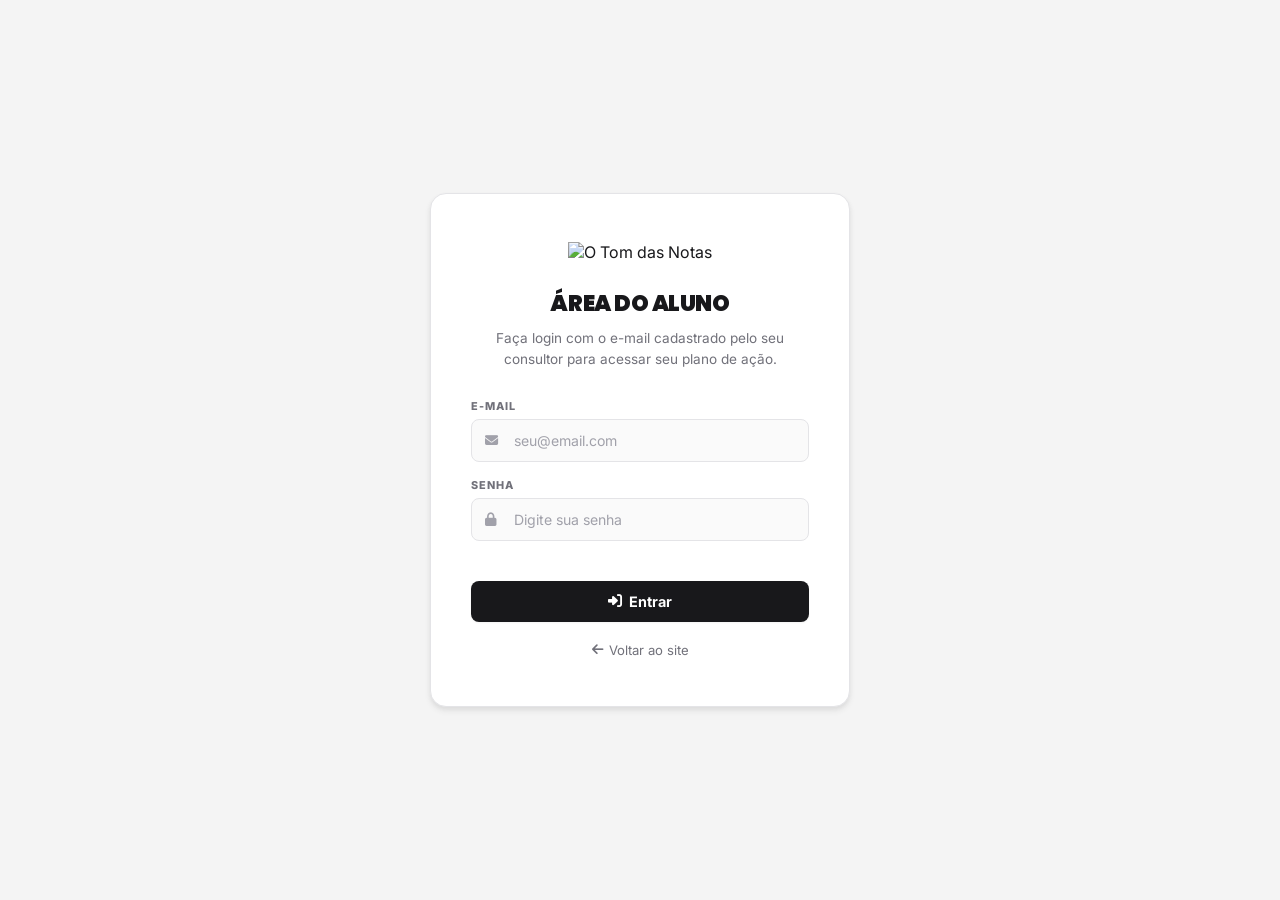
==== aluno.html @ ff384156 "feat: integrate Firebase Firestore for cloud data persistence Architecture: - firebase-config.js: Fi" ====
<!DOCTYPE html>
<html lang="pt-BR">
<head>
    <meta charset="UTF-8">
    <meta name="viewport" content="width=device-width, initial-scale=1.0">
    <title>Área do Aluno — O Tom das Notas</title>
    <link rel="icon" type="image/png" href="https://i.ibb.co/dXVPqQb/o-tom.png">
    <link rel="stylesheet" href="css/styles.css">
    <link rel="stylesheet" href="css/aluno.css">
    <link href="https://fonts.googleapis.com/css2?family=Inter:wght@300;400;500;600;700;800;900&family=Poppins:wght@600;700;800;900&display=swap" rel="stylesheet">
    <link rel="stylesheet" href="https://cdnjs.cloudflare.com/ajax/libs/font-awesome/6.5.1/css/all.min.css">
</head>
<body>

    <!-- Login -->
    <div class="aluno-login" id="alunoLogin">
        <div class="aluno-login-card">
            <img src="https://i.ibb.co/dXVPqQb/o-tom.png" alt="O Tom das Notas" class="aluno-login-logo">
            <h2>Área do Aluno</h2>
            <p>Faça login com o e-mail cadastrado pelo seu consultor para acessar seu plano de ação.</p>
            <form id="alunoLoginForm" autocomplete="off">
                <div class="login-field">
                    <label>E-mail</label>
                    <div class="login-input-wrap">
                        <i class="fas fa-envelope"></i>
                        <input type="email" id="alunoEmail" placeholder="seu@email.com" required>
                    </div>
                </div>
                <div class="login-field">
                    <label>Senha</label>
                    <div class="login-input-wrap">
                        <i class="fas fa-lock"></i>
                        <input type="password" id="alunoPassword" placeholder="Digite sua senha" required>
                    </div>
                </div>
                <div class="login-error" id="alunoLoginError"></div>
                <button type="submit" class="btn btn-primary btn-block"><i class="fas fa-sign-in-alt"></i> Entrar</button>
            </form>
            <a href="index.html" class="aluno-back"><i class="fas fa-arrow-left"></i> Voltar ao site</a>
        </div>
    </div>

    <!-- Student Portal -->
    <div class="aluno-portal" id="alunoPortal" style="display:none;">
        <!-- Top Bar -->
        <header class="aluno-topbar">
            <div class="aluno-topbar-left">
                <img src="https://i.ibb.co/dXVPqQb/o-tom.png" alt="O Tom" class="aluno-topbar-logo">
                <span class="aluno-topbar-title">Área do Aluno</span>
            </div>
            <div class="aluno-topbar-right">
                <button class="notif-btn" id="notifBtn" title="Notificações">
                    <i class="fas fa-bell"></i>
                    <span class="notif-badge" id="notifBadge" style="display:none">0</span>
                </button>
                <div class="aluno-user">
                    <div class="aluno-avatar" id="alunoAvatar">?</div>
                    <span class="aluno-name" id="alunoName">—</span>
                </div>
                <button class="btn btn-secondary btn-sm" id="btnAlunoLogout"><i class="fas fa-sign-out-alt"></i></button>
            </div>
        </header>

        <!-- Notifications Dropdown -->
        <div class="notif-dropdown" id="notifDropdown" style="display:none">
            <div class="notif-dropdown-header"><h4>Notificações</h4><button id="notifClearAll">Limpar</button></div>
            <div class="notif-list" id="notifList"><p class="empty-state">Sem notificações.</p></div>
        </div>

        <!-- Tab Navigation -->
        <nav class="aluno-tabs">
            <button class="aluno-tab active" data-tab="plano"><i class="fas fa-route"></i> Plano de Ação</button>
            <button class="aluno-tab" data-tab="agenda"><i class="fas fa-calendar-alt"></i> Agenda</button>
            <button class="aluno-tab" data-tab="chat"><i class="fas fa-comments"></i> Mensagens</button>
        </nav>

        <main class="aluno-main">

            <!-- TAB: Plano de Ação -->
            <div class="aluno-tab-content active" id="tab-plano">
                <!-- Welcome + Progress -->
                <div class="aluno-welcome" id="alunoWelcome">
                    <div class="aluno-welcome-text">
                        <h1 id="alunoGreeting">Olá!</h1>
                        <p id="alunoPlanTitle" class="aluno-plan-title">—</p>
                        <p id="alunoPlanObjective" class="aluno-plan-obj">—</p>
                    </div>
                    <div class="aluno-progress-ring" id="alunoProgressRing">
                        <svg viewBox="0 0 120 120">
                            <circle class="ring-bg" cx="60" cy="60" r="52" />
                            <circle class="ring-fill" id="ringFill" cx="60" cy="60" r="52" stroke-dasharray="327" stroke-dashoffset="327" />
                        </svg>
                        <div class="ring-label">
                            <span class="ring-value" id="ringValue">0%</span>
                            <span class="ring-text">concluído</span>
                        </div>
                    </div>
                </div>

                <!-- Stats -->
                <div class="aluno-stats">
                    <div class="aluno-stat"><span class="aluno-stat-value" id="statTotal">0</span><span class="aluno-stat-label">Total</span></div>
                    <div class="aluno-stat"><span class="aluno-stat-value" id="statDone">0</span><span class="aluno-stat-label">Concluídas</span></div>
                    <div class="aluno-stat"><span class="aluno-stat-value" id="statPending">0</span><span class="aluno-stat-label">Pendentes</span></div>
                </div>

                <!-- Steps -->
                <div class="aluno-plan-section">
                    <h2><i class="fas fa-route"></i> Seu Plano de Ação</h2>
                    <div class="aluno-steps" id="alunoSteps">
                        <p class="empty-state">Nenhum plano de ação encontrado.</p>
                    </div>
                </div>

                <!-- Certificate Banner (shows when 100%) -->
                <div class="certificate-banner" id="certificateBanner" style="display:none">
                    <div class="certificate-banner-icon"><i class="fas fa-award"></i></div>
                    <div>
                        <h3>Parabéns! Plano 100% concluído!</h3>
                        <p>Você completou todas as etapas do seu plano de ação.</p>
                    </div>
                    <button class="btn btn-primary" id="btnViewCertificate"><i class="fas fa-certificate"></i> Ver Certificado</button>
                </div>

                <!-- No Plan State -->
                <div class="aluno-no-plan" id="alunoNoPlan" style="display:none;">
                    <div class="aluno-no-plan-icon"><i class="fas fa-clipboard-list"></i></div>
                    <h3>Nenhum plano cadastrado ainda</h3>
                    <p>Seu consultor irá criar um plano de ação personalizado para você. Aguarde!</p>
                </div>
            </div>

            <!-- TAB: Agenda -->
            <div class="aluno-tab-content" id="tab-agenda">
                <h2 class="tab-section-title"><i class="fas fa-calendar-alt"></i> Seus Encontros</h2>
                <div class="aluno-meetings" id="alunoMeetings">
                    <p class="empty-state">Nenhum encontro agendado pelo seu consultor.</p>
                </div>
            </div>

            <!-- TAB: Chat -->
            <div class="aluno-tab-content" id="tab-chat">
                <div class="aluno-chat-box">
                    <div class="aluno-chat-header">
                        <i class="fas fa-comments"></i>
                        <span>Chat com seu consultor</span>
                    </div>
                    <div class="aluno-chat-messages" id="alunoChatMessages">
                        <p class="empty-state">Nenhuma mensagem ainda. Envie a primeira!</p>
                    </div>
                    <form class="aluno-chat-input" id="alunoChatForm">
                        <input type="text" id="alunoChatText" placeholder="Digite sua mensagem..." required autocomplete="off">
                        <button type="submit"><i class="fas fa-paper-plane"></i></button>
                    </form>
                </div>
            </div>
        </main>
    </div>

    <!-- Certificate Modal -->
    <div class="modal-overlay" id="certOverlay">
        <div class="modal certificate-modal">
            <div class="modal-header">
                <h3><i class="fas fa-award"></i> Certificado de Conclusão</h3>
                <button class="modal-close" id="certClose">&times;</button>
            </div>
            <div class="certificate-content" id="certificateContent">
                <div class="cert-body">
                    <img src="https://i.ibb.co/dXVPqQb/o-tom.png" alt="O Tom" class="cert-logo">
                    <h2>Certificado de Conclusão</h2>
                    <p class="cert-text">Certificamos que</p>
                    <h3 class="cert-name" id="certName">—</h3>
                    <p class="cert-text">concluiu com êxito o plano de ação</p>
                    <h4 class="cert-plan" id="certPlan">—</h4>
                    <p class="cert-text">completando todas as etapas propostas na plataforma O Tom das Notas.</p>
                    <div class="cert-date" id="certDate">—</div>
                    <div class="cert-footer">
                        <div class="cert-signature">
                            <div class="cert-line"></div>
                            <span>O Tom das Notas</span>
                        </div>
                    </div>
                </div>
            </div>
        </div>
    </div>

    <!-- Resource Viewer Modal -->
    <div class="modal-overlay" id="resourceOverlay">
        <div class="modal modal-lg">
            <div class="modal-header">
                <h3 id="resourceTitle"><i class="fas fa-play-circle"></i> Conteúdo</h3>
                <button class="modal-close" id="resourceClose">&times;</button>
            </div>
            <div class="resource-content" id="resourceContent"></div>
        </div>
    </div>

    <!-- Firebase SDK (CDN) -->
    <script src="https://www.gstatic.com/firebasejs/10.12.0/firebase-app-compat.js"></script>
    <script src="https://www.gstatic.com/firebasejs/10.12.0/firebase-firestore-compat.js"></script>
    <script src="https://www.gstatic.com/firebasejs/10.12.0/firebase-auth-compat.js"></script>
    <script src="js/firebase-config.js"></script>
    <script src="js/db.js"></script>
    <script src="js/aluno.js"></script>
</body>
</html>
---- css/styles.css ----
/* ========================================
   O Tom das Notas — CRM Music Business
   Visual: Zinc tones, light, geometric, bold
   ======================================== */

:root {
    --zinc-950:#09090b;--zinc-900:#18181b;--zinc-800:#27272a;--zinc-700:#3f3f46;
    --zinc-600:#52525b;--zinc-500:#71717a;--zinc-400:#a1a1aa;--zinc-300:#d4d4d8;
    --zinc-200:#e4e4e7;--zinc-100:#f4f4f5;--zinc-50:#fafafa;--white:#ffffff;
    --emerald-700:#047857;--emerald-50:#ecfdf5;--emerald-200:#a7f3d0;
    --blue-700:#1d4ed8;--blue-50:#eff6ff;--blue-200:#bfdbfe;
    --amber-700:#b45309;--amber-50:#fffbeb;--amber-200:#fde68a;
    --rose-700:#be123c;--rose-50:#fff1f2;--rose-200:#fecdd3;
    --bg:#f4f4f4;
    --radius:12px;--radius-sm:8px;--radius-lg:16px;
    --shadow-sm:0 1px 2px rgba(0,0,0,.05);
    --shadow:0 1px 3px rgba(0,0,0,.08),0 1px 2px rgba(0,0,0,.04);
    --shadow-md:0 4px 6px rgba(0,0,0,.07),0 2px 4px rgba(0,0,0,.04);
    --shadow-lg:0 10px 15px rgba(0,0,0,.08),0 4px 6px rgba(0,0,0,.04);
    --sidebar-w:272px;--topbar-h:72px;
    --font:'Inter',system-ui,sans-serif;
    --font-display:'Poppins','Inter',sans-serif;
}

*,*::before,*::after{margin:0;padding:0;box-sizing:border-box}
body{font-family:var(--font);background:var(--bg);color:var(--zinc-900);min-height:100vh;-webkit-font-smoothing:antialiased}
h1,h2,h3,h4{font-family:var(--font-display);letter-spacing:-.02em}
a{text-decoration:none;color:inherit}
::selection{background:var(--zinc-900);color:var(--white)}
::-webkit-scrollbar{width:5px;height:5px}
::-webkit-scrollbar-track{background:transparent}
::-webkit-scrollbar-thumb{background:var(--zinc-300);border-radius:10px}

/* ========== LOGIN ========== */
.login-screen{min-height:100vh;display:flex;align-items:center;justify-content:center;padding:24px;background:var(--bg)}
.login-card{background:var(--white);border:1px solid var(--zinc-200);border-radius:var(--radius-lg);padding:48px 40px;max-width:440px;width:100%;text-align:center;box-shadow:var(--shadow-md);animation:logoIn .5s ease}
.login-logo{width:180px;height:auto;mix-blend-mode:multiply;margin-bottom:24px}
.login-card h2{font-size:1.5rem;font-weight:900;color:var(--zinc-900);margin-bottom:6px;text-transform:uppercase;letter-spacing:-.02em}
.login-subtitle{font-size:.85rem;color:var(--zinc-500);margin-bottom:28px}
.login-field{text-align:left;margin-bottom:16px}
.login-field label{display:block;font-size:.68rem;font-weight:800;color:var(--zinc-500);text-transform:uppercase;letter-spacing:.1em;margin-bottom:6px}
.login-input-wrap{position:relative}
.login-input-wrap i{position:absolute;left:14px;top:50%;transform:translateY(-50%);color:var(--zinc-400);font-size:.82rem}
.login-input-wrap input{width:100%;padding:12px 14px 12px 42px;background:var(--zinc-50);border:1px solid var(--zinc-200);border-radius:var(--radius-sm);font-family:var(--font);font-size:.88rem;color:var(--zinc-900);outline:none;transition:border-color .15s}
.login-input-wrap input:focus{border-color:var(--zinc-900)}
.login-input-wrap input::placeholder{color:var(--zinc-400)}
.login-error{font-size:.78rem;color:var(--rose-700);min-height:20px;margin-bottom:4px;text-align:left}
.btn-block{width:100%;justify-content:center;padding:13px;font-size:.9rem}
.login-divider{display:flex;align-items:center;gap:12px;margin:24px 0;color:var(--zinc-400);font-size:.72rem;font-weight:700;text-transform:uppercase;letter-spacing:.1em}
.login-divider::before,.login-divider::after{content:'';flex:1;height:1px;background:var(--zinc-200)}
.login-roles{display:grid;grid-template-columns:1fr 1fr;gap:12px;margin-bottom:20px}
.login-role-btn{display:flex;align-items:center;gap:12px;padding:14px 16px;background:var(--zinc-50);border:1px solid var(--zinc-200);border-radius:var(--radius-sm);cursor:pointer;text-align:left;transition:all .2s;font-family:var(--font)}
.login-role-btn:hover{border-color:var(--zinc-900);box-shadow:var(--shadow)}
.login-role-icon{width:40px;height:40px;border-radius:50%;background:var(--zinc-900);color:var(--white);display:flex;align-items:center;justify-content:center;font-size:.9rem;flex-shrink:0}
.login-role-icon.icon-student{background:var(--emerald-700)}
.login-role-btn strong{display:block;font-size:.82rem;font-weight:800;color:var(--zinc-900)}
.login-role-btn span{font-size:.7rem;color:var(--zinc-500)}
.login-hint{font-size:.7rem;color:var(--zinc-400);margin-top:4px}

/* ========== HUB ========== */
.hub{min-height:100vh;display:flex;flex-direction:column;align-items:center;justify-content:center;padding:40px 20px;position:relative}
.hub-header{position:absolute;top:0;right:0;display:flex;align-items:center;gap:14px;padding:20px 28px}
.hub-user-label{font-size:.78rem;font-weight:700;color:var(--zinc-500)}
.hub-content{text-align:center;max-width:740px;width:100%}
.hub-logo-wrap{margin-bottom:16px}
.hub-logo{width:300px;height:auto;mix-blend-mode:multiply;animation:logoIn .6s ease}
@keyframes logoIn{from{opacity:0;transform:scale(.92)}to{opacity:1;transform:scale(1)}}
.hub-tagline{font-size:.95rem;color:var(--zinc-500);margin-bottom:48px;font-weight:500;letter-spacing:.03em}
.hub-grid{display:grid;grid-template-columns:repeat(2,1fr);gap:16px;animation:gridIn .5s ease .15s both}
@keyframes gridIn{from{opacity:0;transform:translateY(14px)}to{opacity:1;transform:translateY(0)}}
.hub-card{background:var(--white);border:1px solid var(--zinc-200);border-radius:var(--radius-lg);padding:32px 24px;text-align:left;transition:all .25s;display:block}
.hub-card:hover{border-color:var(--zinc-900);box-shadow:var(--shadow-lg);transform:translateY(-3px)}
.hub-card-icon{width:48px;height:48px;background:var(--zinc-900);border-radius:50%;display:flex;align-items:center;justify-content:center;font-size:1.1rem;color:var(--white);margin-bottom:18px}
.hub-card h3{font-size:1rem;font-weight:900;color:var(--zinc-900);margin-bottom:4px;letter-spacing:-.01em;text-transform:uppercase}
.hub-card p{font-size:.82rem;color:var(--zinc-500);line-height:1.5}
@media(max-width:600px){.hub-logo{width:200px}.hub-grid{grid-template-columns:1fr}.hub-tagline{margin-bottom:32px}.login-card{padding:32px 24px}.login-logo{width:130px}.login-roles{grid-template-columns:1fr}}

/* ========== APP ========== */
.app{display:flex;min-height:100vh}

/* ========== SIDEBAR ========== */
.sidebar{width:var(--sidebar-w);background:#EBEBEB;border-right:1px solid var(--zinc-200);display:flex;flex-direction:column;position:fixed;top:0;left:0;height:100vh;z-index:100;transition:transform .3s cubic-bezier(.4,0,.2,1)}
.sidebar-brand{display:flex;align-items:center;gap:10px;padding:20px 22px;border-bottom:1px solid var(--zinc-300);cursor:pointer;transition:opacity .15s}
.sidebar-brand:hover{opacity:.7}
.logo{width:44px;height:44px;object-fit:contain;mix-blend-mode:multiply}
.brand-name{font-family:var(--font-display);font-size:1.15rem;font-weight:900;color:var(--zinc-900);letter-spacing:-.04em;line-height:1}
.brand-sub{font-size:.6rem;font-weight:800;color:var(--zinc-500);letter-spacing:.25em;text-transform:uppercase;display:block;margin-top:1px}
.brand-text{display:flex;flex-direction:column}
.sidebar-nav{flex:1;padding:20px 14px;overflow-y:auto}
.nav-label{padding:0 12px;font-size:.65rem;font-weight:800;color:var(--zinc-400);text-transform:uppercase;letter-spacing:.15em;margin-bottom:12px}
.nav-item{display:flex;align-items:center;gap:12px;padding:10px 14px;border-radius:var(--radius);color:var(--zinc-600);font-size:.84rem;font-weight:500;transition:all .15s;margin-bottom:2px}
.nav-item:hover{background:rgba(0,0,0,.04);color:var(--zinc-900)}
.nav-item.active{background:var(--white);color:var(--zinc-900);font-weight:700;box-shadow:var(--shadow-sm);border:1px solid var(--zinc-200)}
.nav-item i{width:18px;text-align:center;font-size:.88rem}
.nav-badge{margin-left:auto;background:var(--zinc-900);color:var(--white);font-size:.65rem;font-weight:800;padding:2px 8px;border-radius:20px;min-width:20px;text-align:center}
.nav-badge:empty{display:none}
.sidebar-footer{padding:10px 14px;border-top:1px solid var(--zinc-300);display:flex;flex-direction:column;gap:2px}
.nav-back{display:flex;align-items:center;gap:10px;padding:9px 14px;border-radius:var(--radius-sm);color:var(--zinc-500);font-size:.82rem;font-weight:500;transition:all .15s}
.nav-back:hover{background:rgba(0,0,0,.04);color:var(--zinc-900)}
.nav-back i{font-size:.78rem;width:18px;text-align:center}
.nav-logout{color:var(--rose-700);opacity:.7}
.nav-logout:hover{opacity:1;background:var(--rose-50)}

/* ========== MAIN ========== */
.main-content{flex:1;margin-left:var(--sidebar-w);min-height:100vh;display:flex;flex-direction:column}

/* ========== TOPBAR ========== */
.topbar{height:var(--topbar-h);background:var(--white);border-bottom:1px solid var(--zinc-200);display:flex;align-items:center;padding:0 28px;gap:16px;position:sticky;top:0;z-index:50}
.menu-toggle{display:none;background:none;border:none;color:var(--zinc-600);font-size:1.2rem;cursor:pointer;padding:8px}
.topbar-search{position:relative;flex:1;max-width:420px}
.topbar-search i{position:absolute;left:14px;top:50%;transform:translateY(-50%);color:var(--zinc-400);font-size:.82rem}
.topbar-search input{width:100%;padding:9px 14px 9px 38px;background:var(--zinc-100);border:1px solid transparent;border-radius:999px;font-family:var(--font);font-size:.84rem;font-weight:500;color:var(--zinc-900);outline:none;transition:all .15s}
.topbar-search input:focus{background:var(--white);border-color:var(--zinc-300);box-shadow:0 0 0 3px rgba(0,0,0,.04)}
.topbar-search input::placeholder{color:var(--zinc-400)}
.topbar-actions{margin-left:auto;display:flex;gap:10px}

/* ========== BUTTONS ========== */
.btn{display:inline-flex;align-items:center;gap:7px;padding:9px 18px;border:none;border-radius:var(--radius-sm);font-size:.82rem;font-weight:700;cursor:pointer;transition:all .15s;font-family:var(--font)}
.btn-primary{background:var(--zinc-900);color:var(--white);box-shadow:var(--shadow-sm)}
.btn-primary:hover{background:var(--zinc-800)}
.btn-secondary{background:var(--white);color:var(--zinc-800);border:1px solid var(--zinc-200)}
.btn-secondary:hover{background:var(--zinc-50)}
.btn-danger{background:var(--rose-700);color:var(--white)}
.btn-danger:hover{background:#9f1239}

/* ========== SECTIONS ========== */
.section{display:none;padding:28px 32px;flex:1;animation:fadeIn .25s ease}
.section.active{display:block}
@keyframes fadeIn{from{opacity:0;transform:translateY(6px)}to{opacity:1;transform:translateY(0)}}
.section-header{display:flex;align-items:flex-end;justify-content:space-between;margin-bottom:28px;gap:16px;flex-wrap:wrap}
.section-title{font-size:1.6rem;font-weight:900;color:var(--zinc-900);text-transform:uppercase;letter-spacing:-.02em}
.section-subtitle{color:var(--zinc-500);font-size:.85rem;font-weight:500;margin-top:4px}
.section-subtitle strong{color:var(--zinc-700)}
.header-actions{display:flex;gap:10px}

/* ========== KPI ========== */
.kpi-grid{display:grid;grid-template-columns:repeat(auto-fit,minmax(190px,1fr));gap:16px;margin-bottom:28px}
.kpi-card{background:var(--white);border:1px solid var(--zinc-200);border-radius:var(--radius-lg);padding:22px;display:flex;align-items:flex-start;gap:14px;transition:all .2s;position:relative;overflow:hidden}
.kpi-card:hover{box-shadow:var(--shadow-md);border-color:var(--zinc-300);transform:translateY(-1px)}
.kpi-icon{width:44px;height:44px;border-radius:var(--radius);display:flex;align-items:center;justify-content:center;font-size:1rem;flex-shrink:0}
.icon-leads{background:var(--zinc-100);color:var(--zinc-900)}
.icon-conversions{background:var(--emerald-50);color:var(--emerald-700)}
.icon-rate{background:var(--amber-50);color:var(--amber-700)}
.icon-revenue{background:var(--zinc-100);color:var(--zinc-700)}
.icon-social{background:var(--blue-50);color:var(--blue-700)}
.kpi-info{display:flex;flex-direction:column;min-width:0}
.kpi-label{font-size:.65rem;font-weight:800;color:var(--zinc-500);text-transform:uppercase;letter-spacing:.1em;margin-bottom:2px}
.kpi-value{font-family:var(--font-display);font-size:1.45rem;font-weight:900;color:var(--zinc-900);letter-spacing:-.02em}
.kpi-trend{position:absolute;top:16px;right:16px;font-size:.7rem;font-weight:800;padding:2px 8px;border-radius:999px;border:1px solid var(--zinc-200);color:var(--zinc-500);background:var(--zinc-50)}
.kpi-trend.up{color:var(--emerald-700);background:var(--emerald-50);border-color:var(--emerald-200)}
.kpi-trend.down{color:var(--rose-700);background:var(--rose-50);border-color:var(--rose-200)}

/* ========== DASHBOARD GRID ========== */
.dashboard-grid{display:grid;grid-template-columns:repeat(2,1fr);gap:16px}
.card{background:var(--white);border:1px solid var(--zinc-200);border-radius:var(--radius-lg);padding:24px}
.card-header{display:flex;align-items:center;justify-content:space-between;margin-bottom:18px}
.card-header h3{font-size:.78rem;font-weight:800;color:var(--zinc-900);text-transform:uppercase;letter-spacing:.06em}
.card-link{font-size:.78rem;font-weight:700;color:var(--zinc-900);transition:color .15s}
.card-link:hover{color:var(--zinc-600)}
.funnel-card{grid-column:1/-1}

/* Funnel */
.funnel-chart{display:flex;align-items:flex-end;gap:16px;height:200px;padding:0 10px}
.funnel-bar-wrapper{flex:1;display:flex;flex-direction:column;align-items:center;gap:10px;height:100%;justify-content:flex-end}
.funnel-bar{width:100%;border-radius:var(--radius-sm) var(--radius-sm) 0 0;min-height:16px;transition:height .5s cubic-bezier(.4,0,.2,1);position:relative}
.funnel-bar.prospeccao{background:var(--zinc-900)}.funnel-bar.qualificacao{background:var(--zinc-700)}
.funnel-bar.proposta{background:var(--zinc-500)}.funnel-bar.negociacao{background:var(--zinc-400)}
.funnel-bar.fechamento{background:var(--emerald-700)}
.funnel-bar-value{position:absolute;top:-24px;left:50%;transform:translateX(-50%);font-size:.85rem;font-weight:900;color:var(--zinc-900)}
.funnel-bar-label{font-size:.68rem;color:var(--zinc-500);font-weight:600;letter-spacing:.02em}

/* Activity */
.activity-list{display:flex;flex-direction:column;max-height:300px;overflow-y:auto}
.activity-item{display:flex;align-items:center;gap:12px;padding:12px 0;border-bottom:1px solid var(--zinc-100)}
.activity-item:last-child{border-bottom:none}
.activity-avatar{width:36px;height:36px;border-radius:50%;background:var(--zinc-100);border:1px solid var(--zinc-200);display:flex;align-items:center;justify-content:center;font-size:.7rem;font-weight:900;color:var(--zinc-900);text-transform:uppercase;flex-shrink:0}
.activity-info{flex:1;min-width:0}
.activity-name{font-size:.84rem;font-weight:700;color:var(--zinc-900)}
.activity-detail{font-size:.75rem;color:var(--zinc-500);margin-top:1px}
.activity-right{text-align:right;flex-shrink:0}
.activity-value{font-size:.84rem;font-weight:900;color:var(--zinc-900)}
.activity-badge{display:inline-block;margin-top:3px;font-size:.6rem;font-weight:800;padding:2px 8px;border-radius:999px;border:1px solid;text-transform:uppercase;letter-spacing:.06em}
.badge-won{color:var(--emerald-700);background:var(--emerald-50);border-color:var(--emerald-200)}
.badge-progress{color:var(--blue-700);background:var(--blue-50);border-color:var(--blue-200)}
.badge-pending{color:var(--zinc-700);background:var(--zinc-100);border-color:var(--zinc-300)}
.badge-lost{color:var(--rose-700);background:var(--rose-50);border-color:var(--rose-200)}
.empty-state{text-align:center;color:var(--zinc-400);font-size:.84rem;padding:40px 0}

/* Segment */
.segment-chart{display:flex;flex-direction:column;gap:14px}
.segment-item{display:flex;align-items:center;gap:10px}
.segment-dot{width:8px;height:8px;border-radius:50%;flex-shrink:0}
.segment-name{flex:1;font-size:.82rem;color:var(--zinc-600)}
.segment-bar-wrap{width:80px;height:4px;background:var(--zinc-100);border-radius:2px;overflow:hidden}
.segment-bar-fill{height:100%;background:var(--zinc-900);border-radius:2px;transition:width .4s}
.segment-val{font-size:.82rem;font-weight:900;color:var(--zinc-900);width:24px;text-align:right}

/* Goals */
.goals-list{display:flex;flex-direction:column;gap:20px}
.goal-item{display:flex;flex-direction:column;gap:8px}
.goal-header{display:flex;justify-content:space-between;font-size:.82rem;color:var(--zinc-600)}
.goal-val{font-weight:900;color:var(--zinc-900)}
.progress-bar{height:6px;background:var(--zinc-100);border-radius:3px;overflow:hidden}
.progress-fill{height:100%;background:var(--zinc-900);border-radius:3px;transition:width .5s}
.progress-fill.ok{background:var(--emerald-700)}
.progress-fill.warn{background:var(--amber-700)}

/* ========== PIPELINE ========== */
.pipeline-board{display:flex;gap:14px;overflow-x:auto;padding-bottom:20px;min-height:calc(100vh - var(--topbar-h) - 140px)}
.pipeline-column{min-width:260px;flex:1;display:flex;flex-direction:column;background:rgba(0,0,0,.02);border-radius:var(--radius-lg);border:1px solid rgba(0,0,0,.04);padding:14px}
.column-header{display:flex;align-items:center;gap:8px;margin-bottom:14px;padding-left:4px}
.col-bar{width:4px;height:22px;border-radius:2px}
.bar-1{background:var(--zinc-900)}.bar-2{background:var(--blue-700)}.bar-3{background:var(--amber-700)}.bar-4{background:var(--rose-700)}.bar-5{background:var(--emerald-700)}
.column-header h3{flex:1;font-size:.76rem;font-weight:800;color:var(--zinc-900);text-transform:uppercase;letter-spacing:.06em}
.column-count{font-size:.68rem;font-weight:800;color:var(--zinc-500);background:var(--white);padding:2px 10px;border-radius:6px;border:1px solid var(--zinc-200)}
.column-cards{display:flex;flex-direction:column;gap:8px;flex:1;overflow-y:auto}

/* Lead Card */
.lead-card{background:var(--white);border:1px solid var(--zinc-200);border-radius:var(--radius);padding:14px 16px;cursor:pointer;transition:all .2s}
.lead-card:hover{border-color:var(--zinc-400);box-shadow:var(--shadow-md)}
.lead-card-top{display:flex;align-items:center;justify-content:space-between;margin-bottom:6px}
.lead-card-id{font-size:.6rem;font-weight:800;color:var(--zinc-400);text-transform:uppercase;letter-spacing:.12em}
.lead-card-name{font-size:.86rem;font-weight:700;color:var(--zinc-900);margin-bottom:2px}
.lead-card-segment{font-size:.74rem;color:var(--zinc-500);display:flex;align-items:center;gap:5px;margin-bottom:10px}
.lead-card-segment i{font-size:.68rem;color:var(--zinc-400)}
.lead-card-footer{display:flex;justify-content:space-between;align-items:center;padding-top:10px;border-top:1px solid var(--zinc-100)}
.lead-card-value{font-size:.84rem;font-weight:900;color:var(--emerald-700)}
.lead-card-btn{background:none;border:none;color:var(--zinc-400);cursor:pointer;padding:4px 6px;border-radius:4px;font-size:.72rem;transition:all .15s}
.lead-card-btn:hover{background:var(--zinc-100);color:var(--zinc-900)}

/* ========== LEADS TABLE ========== */
.leads-filters{display:flex;gap:10px;margin-bottom:16px;flex-wrap:wrap}
.search-box{position:relative;flex:1;min-width:200px}
.search-box i{position:absolute;left:14px;top:50%;transform:translateY(-50%);color:var(--zinc-400);font-size:.82rem}
.search-box input{width:100%;padding:10px 14px 10px 38px;background:var(--white);border:1px solid var(--zinc-200);border-radius:var(--radius-sm);font-family:var(--font);font-size:.84rem;color:var(--zinc-900);outline:none;transition:border-color .15s}
.search-box input:focus{border-color:var(--zinc-900)}
.leads-filters select{padding:10px 14px;background:var(--white);border:1px solid var(--zinc-200);border-radius:var(--radius-sm);font-family:var(--font);font-size:.82rem;color:var(--zinc-900);outline:none;cursor:pointer}
.leads-filters select:focus{border-color:var(--zinc-900)}
.leads-table-wrap{overflow-x:auto;border-radius:var(--radius-lg);border:1px solid var(--zinc-200);background:var(--white)}
.leads-table{width:100%;border-collapse:collapse}
.leads-table thead{background:var(--zinc-50)}
.leads-table th{padding:14px 18px;text-align:left;font-size:.65rem;font-weight:800;color:var(--zinc-500);text-transform:uppercase;letter-spacing:.1em;border-bottom:1px solid var(--zinc-200)}
.leads-table td{padding:14px 18px;font-size:.84rem;color:var(--zinc-900);border-bottom:1px solid var(--zinc-100)}
.leads-table tbody tr:hover td{background:var(--zinc-50)}
.leads-table tbody tr:last-child td{border-bottom:none}
.leads-table .empty-row td{text-align:center;color:var(--zinc-400);padding:50px}
.td-name{display:flex;align-items:center;gap:10px}
.td-avatar{width:32px;height:32px;border-radius:50%;background:var(--zinc-100);border:1px solid var(--zinc-200);display:flex;align-items:center;justify-content:center;font-size:.68rem;font-weight:900;color:var(--zinc-900);text-transform:uppercase;flex-shrink:0}
.td-contact{display:flex;flex-direction:column;gap:2px;font-size:.78rem;color:var(--zinc-500)}
.td-contact i{font-size:.68rem;margin-right:4px;width:12px}
.stage-badge{display:inline-block;padding:3px 10px;border-radius:999px;font-size:.6rem;font-weight:800;border:1px solid;text-transform:uppercase;letter-spacing:.06em}
.stage-badge.prospeccao{color:var(--zinc-700);background:var(--zinc-100);border-color:var(--zinc-300)}
.stage-badge.qualificacao{color:var(--blue-700);background:var(--blue-50);border-color:var(--blue-200)}
.stage-badge.proposta{color:var(--amber-700);background:var(--amber-50);border-color:var(--amber-200)}
.stage-badge.negociacao{color:var(--rose-700);background:var(--rose-50);border-color:var(--rose-200)}
.stage-badge.fechamento{color:var(--emerald-700);background:var(--emerald-50);border-color:var(--emerald-200)}
.table-actions{display:flex;gap:4px}
.table-actions button{background:none;border:1px solid var(--zinc-200);color:var(--zinc-400);cursor:pointer;padding:6px 8px;border-radius:6px;font-size:.76rem;transition:all .15s}
.table-actions button:hover{border-color:var(--zinc-900);color:var(--zinc-900);background:var(--zinc-50)}

/* ========== ABOUT ========== */
.about-container{max-width:860px;margin:0 auto}
.about-hero{text-align:center;margin-bottom:48px}
.about-logo{width:240px;height:auto;mix-blend-mode:multiply;margin-bottom:28px}
.about-hero h2{font-size:2.2rem;font-weight:900;color:var(--zinc-900);margin-bottom:12px;letter-spacing:-.03em}
.about-subtitle{color:var(--zinc-500);font-size:.95rem;max-width:520px;margin:0 auto;line-height:1.7}
.about-grid{display:grid;grid-template-columns:repeat(2,1fr);gap:16px}
.about-card{background:var(--white);border:1px solid var(--zinc-200);border-radius:var(--radius-lg);padding:28px 24px;transition:all .2s}
.about-card:hover{border-color:var(--zinc-900);box-shadow:var(--shadow-md);transform:translateY(-2px)}
.about-card-icon{width:44px;height:44px;background:var(--zinc-900);border-radius:50%;display:flex;align-items:center;justify-content:center;font-size:1rem;color:var(--white);margin-bottom:16px}
.about-card h4{font-size:.95rem;font-weight:800;color:var(--zinc-900);margin-bottom:8px}
.about-card p{font-size:.82rem;color:var(--zinc-500);line-height:1.65}

/* ========== MODALS ========== */
.modal-overlay{position:fixed;top:0;left:0;width:100%;height:100%;background:rgba(0,0,0,.45);backdrop-filter:blur(3px);display:none;align-items:center;justify-content:center;z-index:200;padding:20px}
.modal-overlay.active{display:flex}
.modal{background:var(--white);border:1px solid var(--zinc-200);border-radius:var(--radius-lg);width:100%;max-width:600px;max-height:90vh;overflow-y:auto;box-shadow:var(--shadow-lg);animation:modalIn .2s ease}
.modal-sm{max-width:520px}
@keyframes modalIn{from{opacity:0;transform:scale(.97) translateY(8px)}to{opacity:1;transform:scale(1) translateY(0)}}
.modal-header{display:flex;align-items:center;justify-content:space-between;padding:20px 24px;border-bottom:1px solid var(--zinc-100)}
.modal-header h3{font-size:1rem;font-weight:800;display:flex;align-items:center;gap:10px;color:var(--zinc-900)}
.modal-close{background:none;border:none;color:var(--zinc-400);font-size:1.4rem;cursor:pointer;padding:4px;line-height:1;transition:color .15s}
.modal-close:hover{color:var(--zinc-900)}
.modal form{padding:24px}
.form-grid{display:grid;grid-template-columns:repeat(2,1fr);gap:14px;margin-bottom:14px}
.form-group{display:flex;flex-direction:column;gap:5px}
.form-group.full{margin-bottom:0}
.form-group label{font-size:.65rem;font-weight:800;color:var(--zinc-500);text-transform:uppercase;letter-spacing:.08em}
.form-group input,.form-group select,.form-group textarea{padding:10px 14px;background:var(--zinc-50);border:1px solid var(--zinc-200);border-radius:var(--radius-sm);font-family:var(--font);font-size:.85rem;color:var(--zinc-900);outline:none;transition:border-color .15s}
.form-group input:focus,.form-group select:focus,.form-group textarea:focus{border-color:var(--zinc-900);box-shadow:0 0 0 3px rgba(0,0,0,.04)}
.form-group input::placeholder,.form-group textarea::placeholder{color:var(--zinc-400)}
.form-group textarea{resize:vertical}
.form-actions{display:flex;justify-content:flex-end;gap:10px;padding-top:8px}
.detail-content{padding:24px}
.detail-row{display:flex;padding:10px 0;border-bottom:1px solid var(--zinc-100)}
.detail-row:last-child{border-bottom:none}
.detail-label{width:130px;font-size:.65rem;font-weight:800;color:var(--zinc-500);text-transform:uppercase;letter-spacing:.06em;flex-shrink:0}
.detail-value{flex:1;font-size:.85rem;color:var(--zinc-900)}
.detail-actions{display:flex;gap:8px;padding:16px 24px;border-top:1px solid var(--zinc-100);justify-content:flex-end}

/* ========== RESPONSIVE ========== */
@media(max-width:1024px){.dashboard-grid{grid-template-columns:1fr}}
@media(max-width:768px){
    .sidebar{transform:translateX(-100%)}
    .sidebar.open{transform:translateX(0)}
    .sidebar-overlay{display:none;position:fixed;inset:0;background:rgba(0,0,0,.4);z-index:99;cursor:pointer}
    .sidebar-overlay.active{display:block}
    .main-content{margin-left:0}
    .menu-toggle{display:block}
    .kpi-grid{grid-template-columns:repeat(2,1fr)}
    .form-grid{grid-template-columns:1fr}
    .about-grid{grid-template-columns:1fr}
    .pipeline-board{flex-direction:column;min-height:auto}
    .pipeline-column{min-width:100%}
    .leads-filters{flex-direction:column}
    .header-actions .btn span,.topbar-actions .btn span{display:none}
    .section{padding:20px 16px}
    .section-title{font-size:1.2rem}
    .topbar-search{display:none}
    .section-header{flex-direction:column;align-items:flex-start;gap:12px}
    .table-actions button{padding:10px 12px;font-size:.85rem}
    .lead-card-btn{padding:8px 12px;font-size:.82rem}
    .hub-header{position:relative;justify-content:flex-end;padding:12px 16px;width:100%}
    .hub{padding-top:0}
}
@media(max-width:480px){
    .kpi-grid{grid-template-columns:1fr}
    .topbar{padding:0 12px}
}
---- css/aluno.css ----
/* ========================================
   Área do Aluno + Admin Extras — O Tom das Notas
   Tabs, Agenda, Chat, Certificate, Resources, Users
   ======================================== */

/* Login */
.aluno-login{min-height:100vh;display:flex;align-items:center;justify-content:center;background:var(--bg);padding:24px}
.aluno-login-card{background:var(--white);border:1px solid var(--zinc-200);border-radius:var(--radius-lg);padding:48px 40px;max-width:420px;width:100%;text-align:center;box-shadow:var(--shadow-md)}
.aluno-login-logo{width:160px;height:auto;mix-blend-mode:multiply;margin-bottom:24px}
.aluno-login-card h2{font-size:1.4rem;font-weight:900;color:var(--zinc-900);margin-bottom:8px;text-transform:uppercase;letter-spacing:-.02em}
.aluno-login-card p{font-size:.85rem;color:var(--zinc-500);margin-bottom:28px;line-height:1.6}
.btn-block{width:100%;justify-content:center;padding:12px;font-size:.9rem}
.aluno-back{display:inline-flex;align-items:center;gap:6px;margin-top:20px;font-size:.82rem;color:var(--zinc-500);transition:color .15s}
.aluno-back:hover{color:var(--zinc-900)}

/* Portal */
.aluno-portal{min-height:100vh;background:var(--bg);display:flex;flex-direction:column}

/* Topbar */
.aluno-topbar{height:64px;background:var(--white);border-bottom:1px solid var(--zinc-200);display:flex;align-items:center;justify-content:space-between;padding:0 24px;position:sticky;top:0;z-index:50}
.aluno-topbar-left{display:flex;align-items:center;gap:12px}
.aluno-topbar-logo{width:32px;height:32px;object-fit:contain;mix-blend-mode:multiply}
.aluno-topbar-title{font-family:var(--font-display);font-size:.9rem;font-weight:800;color:var(--zinc-900);text-transform:uppercase;letter-spacing:.04em}
.aluno-topbar-right{display:flex;align-items:center;gap:14px}
.aluno-user{display:flex;align-items:center;gap:10px}
.aluno-avatar{width:36px;height:36px;border-radius:50%;background:var(--zinc-900);color:var(--white);display:flex;align-items:center;justify-content:center;font-size:.8rem;font-weight:900;text-transform:uppercase}
.aluno-name{font-size:.85rem;font-weight:700;color:var(--zinc-900)}

/* Notifications */
.notif-btn{position:relative;background:none;border:none;color:var(--zinc-500);font-size:1.1rem;cursor:pointer;padding:8px;border-radius:50%;transition:all .15s}
.notif-btn:hover{background:var(--zinc-100);color:var(--zinc-900)}
.notif-badge{position:absolute;top:2px;right:2px;background:var(--zinc-900);color:var(--white);font-size:.55rem;font-weight:900;width:18px;height:18px;border-radius:50%;display:flex;align-items:center;justify-content:center;border:2px solid var(--white)}
.notif-dropdown{position:fixed;top:64px;right:16px;width:320px;background:var(--white);border:1px solid var(--zinc-200);border-radius:var(--radius);box-shadow:var(--shadow-lg);z-index:60;max-height:400px;overflow-y:auto}
.notif-dropdown-header{display:flex;align-items:center;justify-content:space-between;padding:14px 16px;border-bottom:1px solid var(--zinc-100)}
.notif-dropdown-header h4{font-size:.82rem;font-weight:800;color:var(--zinc-900);text-transform:uppercase;letter-spacing:.05em}
.notif-dropdown-header button{background:none;border:none;color:var(--zinc-500);font-size:.72rem;font-weight:700;cursor:pointer}
.notif-dropdown-header button:hover{color:var(--zinc-900)}
.notif-list{padding:8px}
.notif-item{display:flex;align-items:flex-start;gap:10px;padding:10px 8px;border-radius:var(--radius-sm);transition:background .1s}
.notif-item:hover{background:var(--zinc-50)}
.notif-item-icon{width:32px;height:32px;border-radius:50%;background:var(--zinc-100);display:flex;align-items:center;justify-content:center;font-size:.72rem;color:var(--zinc-600);flex-shrink:0}
.notif-item-icon.notif-meeting{background:var(--blue-50);color:var(--blue-700)}
.notif-item-icon.notif-content{background:var(--amber-50);color:var(--amber-700)}
.notif-item-icon.notif-chat{background:var(--emerald-50);color:var(--emerald-700)}
.notif-item-text{flex:1;font-size:.78rem;color:var(--zinc-700);line-height:1.4}
.notif-item-text strong{color:var(--zinc-900)}
.notif-item-time{font-size:.65rem;color:var(--zinc-400);white-space:nowrap;margin-top:2px}

/* Tabs */
.aluno-tabs{display:flex;background:var(--white);border-bottom:1px solid var(--zinc-200);padding:0 24px;gap:0;position:sticky;top:64px;z-index:40}
.aluno-tab{padding:14px 20px;font-size:.8rem;font-weight:700;color:var(--zinc-500);background:none;border:none;border-bottom:2px solid transparent;cursor:pointer;transition:all .15s;display:flex;align-items:center;gap:6px;font-family:var(--font)}
.aluno-tab:hover{color:var(--zinc-900)}
.aluno-tab.active{color:var(--zinc-900);border-bottom-color:var(--zinc-900)}
.aluno-tab i{font-size:.75rem}
.aluno-tab-content{display:none}
.aluno-tab-content.active{display:block}

/* Main */
.aluno-main{flex:1;max-width:800px;width:100%;margin:0 auto;padding:32px 24px}
.tab-section-title{font-size:.85rem;font-weight:800;color:var(--zinc-900);text-transform:uppercase;letter-spacing:.06em;display:flex;align-items:center;gap:8px;margin-bottom:24px}
.tab-section-title i{color:var(--zinc-500)}

/* Welcome */
.aluno-welcome{display:flex;align-items:center;justify-content:space-between;gap:32px;background:var(--white);border:1px solid var(--zinc-200);border-radius:var(--radius-lg);padding:32px;margin-bottom:20px}
.aluno-welcome-text{flex:1}
.aluno-welcome-text h1{font-size:1.5rem;font-weight:900;color:var(--zinc-900);margin-bottom:6px}
.aluno-plan-title{font-size:1rem;font-weight:700;color:var(--zinc-700);margin-bottom:4px}
.aluno-plan-obj{font-size:.84rem;color:var(--zinc-500);line-height:1.6}

/* Progress Ring */
.aluno-progress-ring{position:relative;width:120px;height:120px;flex-shrink:0}
.aluno-progress-ring svg{width:100%;height:100%;transform:rotate(-90deg)}
.ring-bg{fill:none;stroke:var(--zinc-100);stroke-width:10}
.ring-fill{fill:none;stroke:var(--zinc-900);stroke-width:10;stroke-linecap:round;transition:stroke-dashoffset .8s cubic-bezier(.4,0,.2,1)}
.ring-label{position:absolute;inset:0;display:flex;flex-direction:column;align-items:center;justify-content:center}
.ring-value{font-family:var(--font-display);font-size:1.5rem;font-weight:900;color:var(--zinc-900)}
.ring-text{font-size:.6rem;font-weight:700;color:var(--zinc-500);text-transform:uppercase;letter-spacing:.1em}

/* Stats */
.aluno-stats{display:grid;grid-template-columns:repeat(3,1fr);gap:12px;margin-bottom:28px}
.aluno-stat{background:var(--white);border:1px solid var(--zinc-200);border-radius:var(--radius);padding:18px 16px;text-align:center}
.aluno-stat-value{display:block;font-family:var(--font-display);font-size:1.6rem;font-weight:900;color:var(--zinc-900)}
.aluno-stat-label{font-size:.68rem;font-weight:700;color:var(--zinc-500);text-transform:uppercase;letter-spacing:.08em}

/* Plan Section */
.aluno-plan-section{background:var(--white);border:1px solid var(--zinc-200);border-radius:var(--radius-lg);padding:28px;margin-bottom:20px}
.aluno-plan-section h2{font-size:.85rem;font-weight:800;color:var(--zinc-900);text-transform:uppercase;letter-spacing:.06em;display:flex;align-items:center;gap:8px;margin-bottom:24px}
.aluno-plan-section h2 i{color:var(--zinc-500)}

/* Steps */
.aluno-steps{display:flex;flex-direction:column;gap:0}
.aluno-step{display:flex;align-items:flex-start;gap:16px;padding:16px 0;border-bottom:1px solid var(--zinc-100);position:relative}
.aluno-step:last-child{border-bottom:none}
.step-check{width:28px;height:28px;border-radius:50%;border:2px solid var(--zinc-300);display:flex;align-items:center;justify-content:center;cursor:pointer;transition:all .2s;flex-shrink:0;background:var(--white);margin-top:2px}
.step-check:hover{border-color:var(--zinc-900);background:var(--zinc-50)}
.step-check i{display:none;font-size:.7rem;color:var(--white)}
.aluno-step.done .step-check{background:var(--emerald-700);border-color:var(--emerald-700)}
.aluno-step.done .step-check i{display:block}
.step-content{flex:1;min-width:0}
.step-title{font-size:.9rem;font-weight:700;color:var(--zinc-900);margin-bottom:3px;transition:all .2s}
.aluno-step.done .step-title{color:var(--zinc-400);text-decoration:line-through}
.step-meta{font-size:.72rem;color:var(--zinc-500);display:flex;align-items:center;gap:12px;flex-wrap:wrap}
.step-meta i{font-size:.65rem}
.step-number{font-size:.6rem;font-weight:800;color:var(--zinc-400);text-transform:uppercase;letter-spacing:.1em;margin-bottom:2px}

/* Step Resources (aluno side) */
.step-resources{display:flex;flex-wrap:wrap;gap:6px;margin-top:8px}
.step-resource-link{display:inline-flex;align-items:center;gap:5px;padding:4px 10px;background:var(--zinc-50);border:1px solid var(--zinc-200);border-radius:var(--radius-sm);font-size:.7rem;font-weight:600;color:var(--zinc-700);cursor:pointer;transition:all .15s}
.step-resource-link:hover{background:var(--zinc-900);color:var(--white);border-color:var(--zinc-900)}
.step-resource-link i{font-size:.65rem}

/* Step Notes (aluno side) */
.step-notes{margin-top:8px}
.step-notes textarea{width:100%;padding:8px 10px;background:var(--zinc-50);border:1px solid var(--zinc-200);border-radius:var(--radius-sm);font-family:var(--font);font-size:.78rem;color:var(--zinc-900);outline:none;resize:vertical;min-height:40px;transition:border-color .15s}
.step-notes textarea:focus{border-color:var(--zinc-900)}
.step-notes-label{font-size:.62rem;font-weight:700;color:var(--zinc-400);text-transform:uppercase;letter-spacing:.1em;margin-bottom:3px}

/* No plan */
.aluno-no-plan{text-align:center;padding:60px 20px}
.aluno-no-plan-icon{width:80px;height:80px;border-radius:50%;background:var(--zinc-100);display:flex;align-items:center;justify-content:center;margin:0 auto 20px;font-size:2rem;color:var(--zinc-300)}
.aluno-no-plan h3{font-size:1.1rem;font-weight:800;color:var(--zinc-900);margin-bottom:8px}
.aluno-no-plan p{font-size:.88rem;color:var(--zinc-500);max-width:360px;margin:0 auto;line-height:1.6}

/* Certificate Banner */
.certificate-banner{display:flex;align-items:center;gap:20px;background:var(--emerald-50);border:1px solid var(--emerald-200);border-radius:var(--radius-lg);padding:20px 24px;margin-bottom:20px}
.certificate-banner-icon{width:50px;height:50px;border-radius:50%;background:var(--emerald-700);color:var(--white);display:flex;align-items:center;justify-content:center;font-size:1.3rem;flex-shrink:0}
.certificate-banner h3{font-size:.95rem;font-weight:800;color:var(--emerald-700);margin-bottom:2px}
.certificate-banner p{font-size:.78rem;color:var(--zinc-600)}
.certificate-banner .btn{margin-left:auto;flex-shrink:0;background:var(--emerald-700)}
.certificate-banner .btn:hover{opacity:.9}

/* Certificate Modal */
.certificate-modal{max-width:650px}
.cert-body{text-align:center;padding:48px 40px;border:3px solid var(--zinc-900);margin:24px;border-radius:var(--radius)}
.cert-logo{width:100px;height:auto;mix-blend-mode:multiply;margin-bottom:16px}
.cert-body h2{font-size:1.4rem;font-weight:900;color:var(--zinc-900);text-transform:uppercase;letter-spacing:.08em;margin-bottom:20px}
.cert-text{font-size:.85rem;color:var(--zinc-600);margin-bottom:6px}
.cert-name{font-size:1.5rem;font-weight:900;color:var(--zinc-900);margin:12px 0;border-bottom:2px solid var(--zinc-900);display:inline-block;padding-bottom:4px}
.cert-plan{font-size:1rem;font-weight:700;color:var(--zinc-700);margin:12px 0 16px;font-style:italic}
.cert-date{font-size:.78rem;color:var(--zinc-500);margin:20px 0}
.cert-footer{margin-top:32px}
.cert-signature{display:inline-block}
.cert-line{width:200px;height:1px;background:var(--zinc-900);margin-bottom:6px}
.cert-signature span{font-size:.75rem;font-weight:800;color:var(--zinc-900);text-transform:uppercase;letter-spacing:.1em}

/* Resource Viewer */
.modal-lg{max-width:750px}
.resource-content{padding:24px}
.resource-content iframe{width:100%;aspect-ratio:16/9;border:none;border-radius:var(--radius-sm)}
.resource-content a{display:inline-flex;align-items:center;gap:6px;color:var(--zinc-900);font-weight:700;font-size:.88rem}
.resource-content a:hover{text-decoration:underline}

/* ========== Meetings (both sides) ========== */
.meetings-list{display:flex;flex-direction:column;gap:12px}
.meeting-card{background:var(--white);border:1px solid var(--zinc-200);border-radius:var(--radius);padding:20px;display:flex;gap:16px;align-items:flex-start;transition:all .15s}
.meeting-card:hover{border-color:var(--zinc-400);box-shadow:var(--shadow)}
.meeting-date-box{background:var(--zinc-900);color:var(--white);border-radius:var(--radius-sm);padding:10px 14px;text-align:center;flex-shrink:0;min-width:56px}
.meeting-date-day{font-family:var(--font-display);font-size:1.4rem;font-weight:900;line-height:1}
.meeting-date-month{font-size:.55rem;font-weight:700;text-transform:uppercase;letter-spacing:.1em;margin-top:2px}
.meeting-info{flex:1}
.meeting-title{font-size:.9rem;font-weight:800;color:var(--zinc-900);margin-bottom:4px}
.meeting-detail{font-size:.78rem;color:var(--zinc-500);display:flex;align-items:center;gap:6px;margin-bottom:3px}
.meeting-detail i{font-size:.7rem;width:14px;text-align:center}
.meeting-type-badge{display:inline-flex;align-items:center;gap:4px;padding:3px 10px;border-radius:20px;font-size:.62rem;font-weight:800;text-transform:uppercase;letter-spacing:.05em}
.meeting-type-badge.online{background:var(--blue-50);color:var(--blue-700);border:1px solid var(--blue-200)}
.meeting-type-badge.presencial{background:var(--amber-50);color:var(--amber-700);border:1px solid var(--amber-200)}
.meeting-link{display:inline-flex;align-items:center;gap:4px;margin-top:6px;padding:5px 12px;background:var(--zinc-900);color:var(--white);border-radius:var(--radius-sm);font-size:.72rem;font-weight:700;transition:opacity .15s}
.meeting-link:hover{opacity:.8}
.meeting-actions{display:flex;gap:4px;flex-shrink:0}
.meeting-actions button{background:none;border:none;color:var(--zinc-400);cursor:pointer;padding:4px;font-size:.82rem;transition:color .15s}
.meeting-actions button:hover{color:var(--zinc-900)}

/* ========== Chat ========== */
/* Admin chat layout */
.chat-layout{display:flex;background:var(--white);border:1px solid var(--zinc-200);border-radius:var(--radius-lg);overflow:hidden;height:calc(100vh - 220px);min-height:400px}
.chat-contacts{width:280px;border-right:1px solid var(--zinc-200);display:flex;flex-direction:column;flex-shrink:0}
.chat-contacts-header{padding:12px;border-bottom:1px solid var(--zinc-100);display:flex;align-items:center;gap:8px;color:var(--zinc-400)}
.chat-contacts-header i{font-size:.82rem}
.chat-contacts-header input{flex:1;background:none;border:none;font-family:var(--font);font-size:.82rem;color:var(--zinc-900);outline:none}
.chat-contacts-header input::placeholder{color:var(--zinc-400)}
.chat-contacts-list{flex:1;overflow-y:auto}
.chat-contact{display:flex;align-items:center;gap:10px;padding:12px 14px;cursor:pointer;transition:background .1s;border-bottom:1px solid var(--zinc-50)}
.chat-contact:hover{background:var(--zinc-50)}
.chat-contact.active{background:var(--zinc-100)}
.chat-contact-avatar{width:36px;height:36px;border-radius:50%;background:var(--zinc-200);display:flex;align-items:center;justify-content:center;font-size:.78rem;font-weight:900;color:var(--zinc-700);flex-shrink:0}
.chat-contact-info{flex:1;min-width:0}
.chat-contact-name{font-size:.82rem;font-weight:700;color:var(--zinc-900);white-space:nowrap;overflow:hidden;text-overflow:ellipsis}
.chat-contact-last{font-size:.7rem;color:var(--zinc-500);white-space:nowrap;overflow:hidden;text-overflow:ellipsis}
.chat-contact-badge{width:8px;height:8px;border-radius:50%;background:var(--zinc-900);flex-shrink:0}
.chat-main{flex:1;display:flex;flex-direction:column}
.chat-empty{flex:1;display:flex;flex-direction:column;align-items:center;justify-content:center;color:var(--zinc-300);gap:8px;font-size:.88rem}
.chat-empty i{font-size:2rem}
.chat-empty p{color:var(--zinc-400);font-size:.82rem}
.chat-header-bar{padding:14px 18px;border-bottom:1px solid var(--zinc-100);display:flex;align-items:center;gap:10px}
.chat-header-bar span{font-size:.88rem;font-weight:800;color:var(--zinc-900)}
.chat-messages{flex:1;overflow-y:auto;padding:18px;display:flex;flex-direction:column;gap:10px}
.chat-msg{max-width:75%;padding:10px 14px;border-radius:var(--radius);font-size:.82rem;line-height:1.5;position:relative}
.chat-msg.sent{align-self:flex-end;background:var(--zinc-900);color:var(--white);border-bottom-right-radius:2px}
.chat-msg.received{align-self:flex-start;background:var(--zinc-100);color:var(--zinc-900);border-bottom-left-radius:2px}
.chat-msg-time{font-size:.58rem;color:var(--zinc-500);margin-top:4px;display:block}
.chat-msg.sent .chat-msg-time{color:var(--zinc-400)}
.chat-input-bar{padding:12px 16px;border-top:1px solid var(--zinc-100);display:flex;gap:8px}
.chat-input-bar input{flex:1;padding:10px 14px;background:var(--zinc-50);border:1px solid var(--zinc-200);border-radius:20px;font-family:var(--font);font-size:.82rem;color:var(--zinc-900);outline:none}
.chat-input-bar input:focus{border-color:var(--zinc-900)}
.chat-input-bar button{width:38px;height:38px;border-radius:50%;background:var(--zinc-900);color:var(--white);border:none;cursor:pointer;display:flex;align-items:center;justify-content:center;font-size:.85rem;transition:opacity .15s;flex-shrink:0}
.chat-input-bar button:hover{opacity:.8}

/* Aluno chat (simpler, full-width) */
.aluno-chat-box{background:var(--white);border:1px solid var(--zinc-200);border-radius:var(--radius-lg);overflow:hidden;display:flex;flex-direction:column;height:500px}
.aluno-chat-header{padding:14px 18px;border-bottom:1px solid var(--zinc-100);display:flex;align-items:center;gap:8px;font-size:.85rem;font-weight:800;color:var(--zinc-900)}
.aluno-chat-header i{color:var(--zinc-500)}
.aluno-chat-messages{flex:1;overflow-y:auto;padding:18px;display:flex;flex-direction:column;gap:10px}
.aluno-chat-input{padding:12px 16px;border-top:1px solid var(--zinc-100);display:flex;gap:8px}
.aluno-chat-input input{flex:1;padding:10px 14px;background:var(--zinc-50);border:1px solid var(--zinc-200);border-radius:20px;font-family:var(--font);font-size:.82rem;color:var(--zinc-900);outline:none}
.aluno-chat-input input:focus{border-color:var(--zinc-900)}
.aluno-chat-input button{width:38px;height:38px;border-radius:50%;background:var(--zinc-900);color:var(--white);border:none;cursor:pointer;display:flex;align-items:center;justify-content:center;font-size:.85rem;flex-shrink:0}

/* ========== Plans Grid (CRM side) ========== */
.plans-grid{display:grid;grid-template-columns:repeat(auto-fill,minmax(320px,1fr));gap:16px}
.plan-card{background:var(--white);border:1px solid var(--zinc-200);border-radius:var(--radius-lg);padding:24px;transition:all .2s;cursor:pointer}
.plan-card:hover{border-color:var(--zinc-400);box-shadow:var(--shadow-md)}
.plan-card-top{display:flex;align-items:center;justify-content:space-between;margin-bottom:12px}
.plan-card-client{display:flex;align-items:center;gap:10px}
.plan-card-avatar{width:36px;height:36px;border-radius:50%;background:var(--zinc-900);color:var(--white);display:flex;align-items:center;justify-content:center;font-size:.78rem;font-weight:900;text-transform:uppercase}
.plan-card-name{font-size:.9rem;font-weight:800;color:var(--zinc-900)}
.plan-card-segment{font-size:.72rem;color:var(--zinc-500)}
.plan-card-actions button{background:none;border:none;color:var(--zinc-400);cursor:pointer;padding:4px;font-size:.85rem;transition:color .15s}
.plan-card-actions button:hover{color:var(--zinc-900)}
.plan-card-title{font-size:.95rem;font-weight:700;color:var(--zinc-700);margin-bottom:8px}
.plan-card-progress{display:flex;align-items:center;gap:10px}
.plan-card-progress .progress-bar{flex:1;height:6px}
.plan-card-pct{font-size:.78rem;font-weight:900;color:var(--zinc-900)}
.plan-card-footer{display:flex;align-items:center;justify-content:space-between;margin-top:12px;padding-top:12px;border-top:1px solid var(--zinc-100);font-size:.72rem;color:var(--zinc-500)}
.plan-card-footer span{display:flex;align-items:center;gap:4px}
.plan-card-footer i{font-size:.65rem}

/* Plan step editor */
.plan-steps-editor{display:flex;flex-direction:column;gap:10px;margin-bottom:10px}
.plan-step-row{display:flex;flex-wrap:wrap;gap:8px;align-items:flex-start;padding:10px;background:var(--zinc-50);border:1px solid var(--zinc-200);border-radius:var(--radius-sm)}
.plan-step-row .step-main{display:flex;gap:8px;align-items:center;width:100%}
.plan-step-input{flex:1;padding:9px 12px;background:var(--white);border:1px solid var(--zinc-200);border-radius:var(--radius-sm);font-family:var(--font);font-size:.84rem;color:var(--zinc-900);outline:none}
.plan-step-input:focus{border-color:var(--zinc-900)}
.plan-step-days{width:70px;padding:9px 10px;background:var(--white);border:1px solid var(--zinc-200);border-radius:var(--radius-sm);font-family:var(--font);font-size:.84rem;color:var(--zinc-900);outline:none;text-align:center}
.plan-step-days:focus{border-color:var(--zinc-900)}
.btn-icon{background:none;border:none;color:var(--zinc-400);cursor:pointer;padding:6px;font-size:.82rem;transition:color .15s}
.btn-icon:hover{color:var(--rose-700)}
.btn-icon.btn-add-resource{color:var(--zinc-500)}
.btn-icon.btn-add-resource:hover{color:var(--zinc-900)}
.btn-sm{font-size:.76rem;padding:7px 14px}

/* Step resources editor (admin) */
.step-resources-editor{width:100%;display:flex;flex-direction:column;gap:6px;margin-top:6px}
.step-resource-row{display:flex;gap:6px;align-items:center}
.step-resource-row select{padding:6px 8px;background:var(--white);border:1px solid var(--zinc-200);border-radius:var(--radius-sm);font-family:var(--font);font-size:.76rem;outline:none;width:100px}
.step-resource-row input{flex:1;padding:6px 8px;background:var(--white);border:1px solid var(--zinc-200);border-radius:var(--radius-sm);font-family:var(--font);font-size:.76rem;color:var(--zinc-900);outline:none}
.step-resource-row input:focus,.step-resource-row select:focus{border-color:var(--zinc-900)}

/* Users table extras */
.users-table-wrap{overflow-x:auto}
.role-badge{display:inline-block;padding:3px 10px;border-radius:20px;font-size:.62rem;font-weight:800;text-transform:uppercase;letter-spacing:.05em}
.role-badge.admin{background:var(--zinc-900);color:var(--white)}
.role-badge.aluno{background:var(--emerald-50);color:var(--emerald-700);border:1px solid var(--emerald-200)}

/* Submissions / Inscricoes */
.subs-list{display:flex;flex-direction:column;gap:14px}
.sub-card{background:var(--white);border:1px solid var(--zinc-200);border-radius:var(--radius);padding:20px;transition:all .15s}
.sub-card:hover{border-color:var(--zinc-400)}
.sub-card-top{display:flex;align-items:center;justify-content:space-between;margin-bottom:10px;gap:12px}
.sub-card-info{display:flex;align-items:center;gap:10px}
.sub-card-info strong{font-size:.9rem;color:var(--zinc-900)}
.sub-card-meta{font-size:.72rem;color:var(--zinc-500)}
.sub-card-msg{font-size:.82rem;color:var(--zinc-600);line-height:1.6;padding:10px 0;border-top:1px solid var(--zinc-100);margin-top:4px}
.sub-card-footer{display:flex;align-items:center;justify-content:space-between;margin-top:10px;padding-top:10px;border-top:1px solid var(--zinc-100)}
.sub-card-date{font-size:.7rem;color:var(--zinc-500);display:flex;align-items:center;gap:4px}
.sub-card-date i{font-size:.62rem}
.sub-card-actions{display:flex;gap:6px}
.sub-card-replies{margin-top:12px;padding-top:12px;border-top:1px solid var(--zinc-100)}
.sub-card-replies strong{font-size:.72rem;color:var(--zinc-500);text-transform:uppercase;letter-spacing:.05em}
.sub-reply{display:flex;align-items:center;justify-content:space-between;padding:6px 0;font-size:.78rem;color:var(--zinc-700)}
.sub-reply small{color:var(--zinc-400);font-size:.68rem}

/* Reply modal extras */
.reply-info{padding:16px 24px;background:var(--zinc-50);border-bottom:1px solid var(--zinc-100)}
.reply-info-grid{display:grid;grid-template-columns:1fr 1fr;gap:6px;font-size:.82rem;color:var(--zinc-700)}
.reply-info-grid strong{color:var(--zinc-500);font-size:.72rem}
.reply-info-msg{grid-column:1/-1;margin-top:6px;padding-top:8px;border-top:1px solid var(--zinc-200);white-space:pre-wrap}

/* Fix cert-name overflow */
.cert-name{word-break:break-word;max-width:100%}

/* Bigger touch targets for step checks */
.step-check{position:relative}
.step-check::before{content:'';position:absolute;inset:-8px;border-radius:50%}

@media(max-width:768px){
    .aluno-welcome{flex-direction:column;text-align:center}
    .aluno-stats{grid-template-columns:repeat(3,1fr)}
    .aluno-login-card{padding:32px 24px}
    .aluno-login-logo{width:120px}
    .plans-grid{grid-template-columns:1fr}
    /* Chat fixes */
    .chat-layout{flex-direction:column;height:auto}
    .chat-contacts{width:100%;max-height:200px;border-right:none;border-bottom:1px solid var(--zinc-200)}
    .chat-main{min-height:400px}
    /* Tab scrollbar hidden */
    .aluno-tabs{overflow-x:auto;-webkit-overflow-scrolling:touch;scrollbar-width:none}
    .aluno-tabs::-webkit-scrollbar{display:none}
    .aluno-tab{white-space:nowrap;padding:12px 14px;font-size:.74rem}
    /* Certificate */
    .certificate-banner{flex-direction:column;text-align:center}
    .certificate-banner .btn{margin-left:0}
    .cert-body{padding:32px 20px;margin:16px}
    /* Notifications */
    .notif-dropdown{width:calc(100vw - 32px);right:16px}
    /* Meeting cards */
    .meeting-card{flex-wrap:wrap}
    .meeting-actions{width:100%;justify-content:flex-end;padding-top:8px;border-top:1px solid var(--zinc-100);margin-top:4px}
    /* Reply info grid */
    .reply-info-grid{grid-template-columns:1fr}
    /* Aluno main */
    .aluno-main{padding:20px 16px}
    .aluno-plan-section{padding:20px}
}
@media(max-width:480px){
    .aluno-name{display:none}
    .aluno-topbar{padding:0 12px}
    .aluno-topbar-title{font-size:.78rem}
    .aluno-stats{grid-template-columns:1fr}
    .aluno-chat-box{height:400px}
}
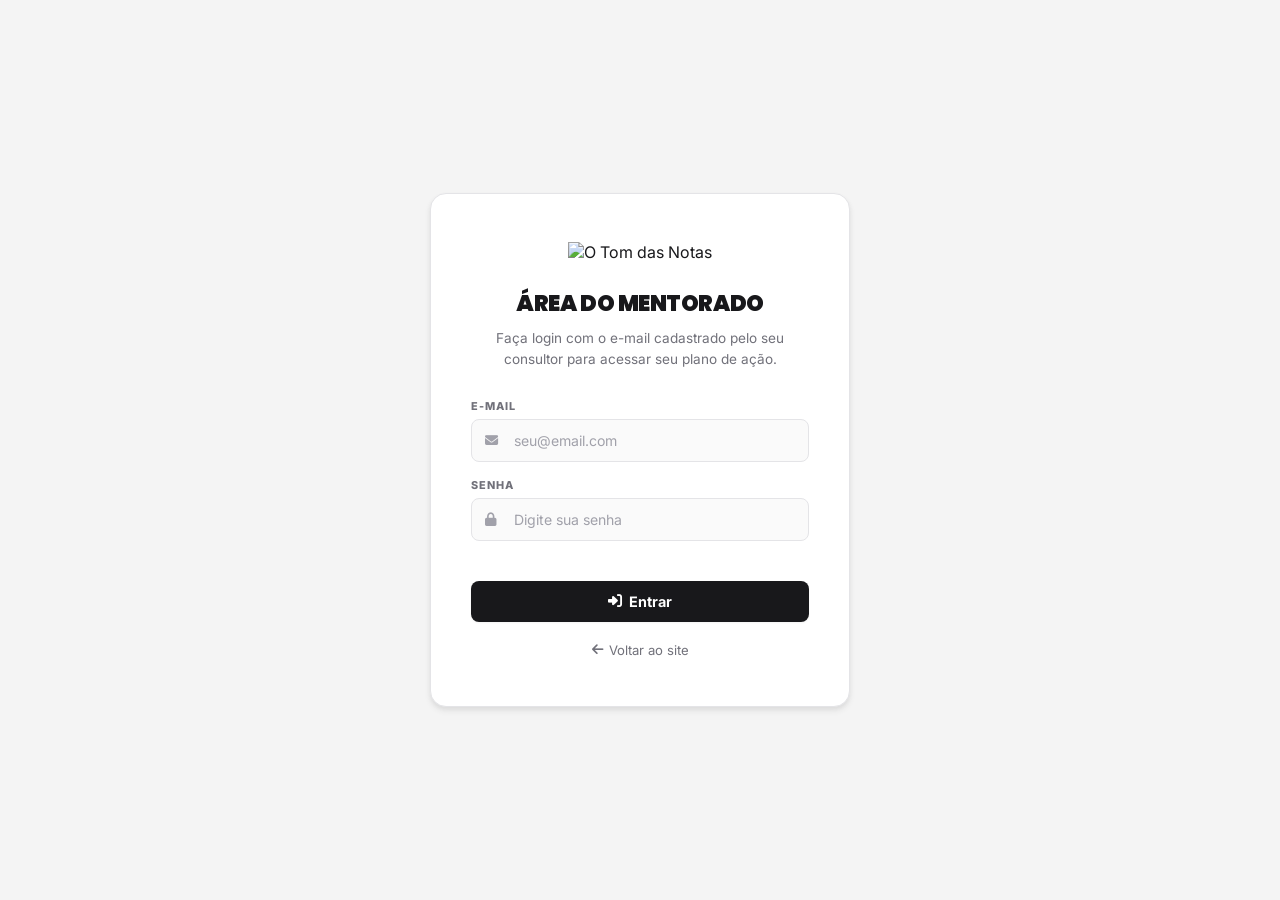
==== commit ce27feb2: "refactor: rename "Aluno" to "Mentorado" across all visible text Changed all user-facing labels from " ====
--- a/aluno.html
+++ b/aluno.html
@@ -3,7 +3,7 @@
 <head>
     <meta charset="UTF-8">
     <meta name="viewport" content="width=device-width, initial-scale=1.0">
-    <title>Área do Aluno — O Tom das Notas</title>
+    <title>Área do Mentorado — O Tom das Notas</title>
     <link rel="icon" type="image/png" href="https://i.ibb.co/dXVPqQb/o-tom.png">
     <link rel="stylesheet" href="css/styles.css">
     <link rel="stylesheet" href="css/aluno.css">
@@ -16,7 +16,7 @@
     <div class="aluno-login" id="alunoLogin">
         <div class="aluno-login-card">
             <img src="https://i.ibb.co/dXVPqQb/o-tom.png" alt="O Tom das Notas" class="aluno-login-logo">
-            <h2>Área do Aluno</h2>
+            <h2>Área do Mentorado</h2>
             <p>Faça login com o e-mail cadastrado pelo seu consultor para acessar seu plano de ação.</p>
             <form id="alunoLoginForm" autocomplete="off">
                 <div class="login-field">
@@ -46,7 +46,7 @@
         <header class="aluno-topbar">
             <div class="aluno-topbar-left">
                 <img src="https://i.ibb.co/dXVPqQb/o-tom.png" alt="O Tom" class="aluno-topbar-logo">
-                <span class="aluno-topbar-title">Área do Aluno</span>
+                <span class="aluno-topbar-title">Área do Mentorado</span>
             </div>
             <div class="aluno-topbar-right">
                 <button class="notif-btn" id="notifBtn" title="Notificações">
--- a/css/styles.css
+++ b/css/styles.css
@@ -23,7 +23,7 @@
 }
 
 *,*::before,*::after{margin:0;padding:0;box-sizing:border-box}
-body{font-family:var(--font);background:var(--bg);color:var(--zinc-900);min-height:100vh;-webkit-font-smoothing:antialiased}
+body{font-family:var(--font);background:var(--bg);color:var(--zinc-900);min-height:100vh;-webkit-font-smoothing:antialiased;overflow-x:hidden}
 h1,h2,h3,h4{font-family:var(--font-display);letter-spacing:-.02em}
 a{text-decoration:none;color:inherit}
 ::selection{background:var(--zinc-900);color:var(--white)}
@@ -76,7 +76,7 @@
 @media(max-width:600px){.hub-logo{width:200px}.hub-grid{grid-template-columns:1fr}.hub-tagline{margin-bottom:32px}.login-card{padding:32px 24px}.login-logo{width:130px}.login-roles{grid-template-columns:1fr}}
 
 /* ========== APP ========== */
-.app{display:flex;min-height:100vh}
+.app{display:flex;min-height:100vh;overflow-x:hidden;max-width:100vw}
 
 /* ========== SIDEBAR ========== */
 .sidebar{width:var(--sidebar-w);background:#EBEBEB;border-right:1px solid var(--zinc-200);display:flex;flex-direction:column;position:fixed;top:0;left:0;height:100vh;z-index:100;transition:transform .3s cubic-bezier(.4,0,.2,1)}
@@ -102,7 +102,7 @@
 .nav-logout:hover{opacity:1;background:var(--rose-50)}
 
 /* ========== MAIN ========== */
-.main-content{flex:1;margin-left:var(--sidebar-w);min-height:100vh;display:flex;flex-direction:column}
+.main-content{flex:1;margin-left:var(--sidebar-w);min-height:100vh;display:flex;flex-direction:column;overflow-x:hidden;min-width:0}
 
 /* ========== TOPBAR ========== */
 .topbar{height:var(--topbar-h);background:var(--white);border-bottom:1px solid var(--zinc-200);display:flex;align-items:center;padding:0 28px;gap:16px;position:sticky;top:0;z-index:50}
@@ -124,7 +124,7 @@
 .btn-danger:hover{background:#9f1239}
 
 /* ========== SECTIONS ========== */
-.section{display:none;padding:28px 32px;flex:1;animation:fadeIn .25s ease}
+.section{display:none;padding:28px 32px;flex:1;animation:fadeIn .25s ease;overflow-x:hidden;max-width:100%}
 .section.active{display:block}
 @keyframes fadeIn{from{opacity:0;transform:translateY(6px)}to{opacity:1;transform:translateY(0)}}
 .section-header{display:flex;align-items:flex-end;justify-content:space-between;margin-bottom:28px;gap:16px;flex-wrap:wrap}
@@ -134,7 +134,7 @@
 .header-actions{display:flex;gap:10px}
 
 /* ========== KPI ========== */
-.kpi-grid{display:grid;grid-template-columns:repeat(auto-fit,minmax(190px,1fr));gap:16px;margin-bottom:28px}
+.kpi-grid{display:grid;grid-template-columns:repeat(auto-fit,minmax(160px,1fr));gap:12px;margin-bottom:24px}
 .kpi-card{background:var(--white);border:1px solid var(--zinc-200);border-radius:var(--radius-lg);padding:22px;display:flex;align-items:flex-start;gap:14px;transition:all .2s;position:relative;overflow:hidden}
 .kpi-card:hover{box-shadow:var(--shadow-md);border-color:var(--zinc-300);transform:translateY(-1px)}
 .kpi-icon{width:44px;height:44px;border-radius:var(--radius);display:flex;align-items:center;justify-content:center;font-size:1rem;flex-shrink:0}
@@ -230,7 +230,7 @@
 
 /* ========== LEADS TABLE ========== */
 .leads-filters{display:flex;gap:10px;margin-bottom:16px;flex-wrap:wrap}
-.search-box{position:relative;flex:1;min-width:200px}
+.search-box{position:relative;flex:1;min-width:0}
 .search-box i{position:absolute;left:14px;top:50%;transform:translateY(-50%);color:var(--zinc-400);font-size:.82rem}
 .search-box input{width:100%;padding:10px 14px 10px 38px;background:var(--white);border:1px solid var(--zinc-200);border-radius:var(--radius-sm);font-family:var(--font);font-size:.84rem;color:var(--zinc-900);outline:none;transition:border-color .15s}
 .search-box input:focus{border-color:var(--zinc-900)}
@@ -286,7 +286,7 @@
 .form-group{display:flex;flex-direction:column;gap:5px}
 .form-group.full{margin-bottom:0}
 .form-group label{font-size:.65rem;font-weight:800;color:var(--zinc-500);text-transform:uppercase;letter-spacing:.08em}
-.form-group input,.form-group select,.form-group textarea{padding:10px 14px;background:var(--zinc-50);border:1px solid var(--zinc-200);border-radius:var(--radius-sm);font-family:var(--font);font-size:.85rem;color:var(--zinc-900);outline:none;transition:border-color .15s}
+.form-group input,.form-group select,.form-group textarea{padding:10px 14px;background:var(--zinc-50);border:1px solid var(--zinc-200);border-radius:var(--radius-sm);font-family:var(--font);font-size:16px;color:var(--zinc-900);outline:none;transition:border-color .15s;width:100%;max-width:100%;box-sizing:border-box}
 .form-group input:focus,.form-group select:focus,.form-group textarea:focus{border-color:var(--zinc-900);box-shadow:0 0 0 3px rgba(0,0,0,.04)}
 .form-group input::placeholder,.form-group textarea::placeholder{color:var(--zinc-400)}
 .form-group textarea{resize:vertical}
@@ -297,6 +297,19 @@
 .detail-label{width:130px;font-size:.65rem;font-weight:800;color:var(--zinc-500);text-transform:uppercase;letter-spacing:.06em;flex-shrink:0}
 .detail-value{flex:1;font-size:.85rem;color:var(--zinc-900)}
 .detail-actions{display:flex;gap:8px;padding:16px 24px;border-top:1px solid var(--zinc-100);justify-content:flex-end}
+
+/* ========== TOAST NOTIFICATIONS ========== */
+.toast-container{position:fixed;top:80px;right:20px;z-index:9999;display:flex;flex-direction:column;gap:10px;pointer-events:none;max-width:380px;width:calc(100% - 40px)}
+.toast{display:flex;align-items:center;gap:10px;padding:14px 16px;background:var(--white);border:1px solid var(--zinc-200);border-radius:var(--radius);box-shadow:var(--shadow-lg);font-size:.82rem;color:var(--zinc-900);font-weight:500;pointer-events:auto;opacity:0;transform:translateX(40px);transition:all .3s cubic-bezier(.4,0,.2,1)}
+.toast.toast-show{opacity:1;transform:translateX(0)}
+.toast i:first-child{font-size:1rem;flex-shrink:0}
+.toast span{flex:1;line-height:1.4}
+.toast button{background:none;border:none;color:var(--zinc-400);cursor:pointer;padding:2px;font-size:.7rem;flex-shrink:0}
+.toast button:hover{color:var(--zinc-900)}
+.toast-success{border-left:3px solid var(--emerald-700)}.toast-success i:first-child{color:var(--emerald-700)}
+.toast-error{border-left:3px solid var(--rose-700)}.toast-error i:first-child{color:var(--rose-700)}
+.toast-warn{border-left:3px solid var(--amber-700)}.toast-warn i:first-child{color:var(--amber-700)}
+.toast-info{border-left:3px solid var(--zinc-900)}.toast-info i:first-child{color:var(--zinc-900)}
 
 /* ========== RESPONSIVE ========== */
 @media(max-width:1024px){.dashboard-grid{grid-template-columns:1fr}}
@@ -314,16 +327,30 @@
     .pipeline-column{min-width:100%}
     .leads-filters{flex-direction:column}
     .header-actions .btn span,.topbar-actions .btn span{display:none}
-    .section{padding:20px 16px}
-    .section-title{font-size:1.2rem}
+    .section{padding:16px 12px}
+    .section-title{font-size:1.1rem}
     .topbar-search{display:none}
     .section-header{flex-direction:column;align-items:flex-start;gap:12px}
     .table-actions button{padding:10px 12px;font-size:.85rem}
     .lead-card-btn{padding:8px 12px;font-size:.82rem}
     .hub-header{position:relative;justify-content:flex-end;padding:12px 16px;width:100%}
     .hub{padding-top:0}
+    .funnel-chart{gap:8px;height:160px;padding:0}
+    .funnel-bar-label{font-size:.6rem}
+    .segment-bar-wrap{width:50px}
+    .activity-value{font-size:.72rem}
+    .activity-badge{font-size:.55rem;padding:2px 6px}
+    .modal{max-width:calc(100vw - 24px);margin:12px}
+    .modal form{padding:16px}
+    .modal-header{padding:16px}
+    .detail-actions{flex-wrap:wrap}
 }
 @media(max-width:480px){
     .kpi-grid{grid-template-columns:1fr}
+    .kpi-card{padding:16px}
+    .kpi-icon{width:40px;height:40px;font-size:.9rem}
+    .kpi-value{font-size:1.3rem}
     .topbar{padding:0 12px}
+    .funnel-chart{gap:4px;height:130px}
+    .funnel-bar-value{font-size:.7rem;top:-20px}
 }
--- a/css/aluno.css
+++ b/css/aluno.css
@@ -14,7 +14,7 @@
 .aluno-back:hover{color:var(--zinc-900)}
 
 /* Portal */
-.aluno-portal{min-height:100vh;background:var(--bg);display:flex;flex-direction:column}
+.aluno-portal{min-height:100vh;background:var(--bg);display:flex;flex-direction:column;overflow-x:hidden}
 
 /* Topbar */
 .aluno-topbar{height:64px;background:var(--white);border-bottom:1px solid var(--zinc-200);display:flex;align-items:center;justify-content:space-between;padding:0 24px;position:sticky;top:0;z-index:50}
@@ -104,7 +104,7 @@
 .step-number{font-size:.6rem;font-weight:800;color:var(--zinc-400);text-transform:uppercase;letter-spacing:.1em;margin-bottom:2px}
 
 /* Step Resources (aluno side) */
-.step-resources{display:flex;flex-wrap:wrap;gap:6px;margin-top:8px}
+.step-resources{display:flex;flex-wrap:wrap;gap:6px;margin-top:8px;max-width:100%}
 .step-resource-link{display:inline-flex;align-items:center;gap:5px;padding:4px 10px;background:var(--zinc-50);border:1px solid var(--zinc-200);border-radius:var(--radius-sm);font-size:.7rem;font-weight:600;color:var(--zinc-700);cursor:pointer;transition:all .15s}
 .step-resource-link:hover{background:var(--zinc-900);color:var(--white);border-color:var(--zinc-900)}
 .step-resource-link i{font-size:.65rem}
@@ -265,10 +265,10 @@
 .subs-list{display:flex;flex-direction:column;gap:14px}
 .sub-card{background:var(--white);border:1px solid var(--zinc-200);border-radius:var(--radius);padding:20px;transition:all .15s}
 .sub-card:hover{border-color:var(--zinc-400)}
-.sub-card-top{display:flex;align-items:center;justify-content:space-between;margin-bottom:10px;gap:12px}
+.sub-card-top{display:flex;align-items:center;justify-content:space-between;margin-bottom:10px;gap:12px;flex-wrap:wrap}
 .sub-card-info{display:flex;align-items:center;gap:10px}
 .sub-card-info strong{font-size:.9rem;color:var(--zinc-900)}
-.sub-card-meta{font-size:.72rem;color:var(--zinc-500)}
+.sub-card-meta{font-size:.72rem;color:var(--zinc-500);word-break:break-all}
 .sub-card-msg{font-size:.82rem;color:var(--zinc-600);line-height:1.6;padding:10px 0;border-top:1px solid var(--zinc-100);margin-top:4px}
 .sub-card-footer{display:flex;align-items:center;justify-content:space-between;margin-top:10px;padding-top:10px;border-top:1px solid var(--zinc-100)}
 .sub-card-date{font-size:.7rem;color:var(--zinc-500);display:flex;align-items:center;gap:4px}
@@ -278,6 +278,21 @@
 .sub-card-replies strong{font-size:.72rem;color:var(--zinc-500);text-transform:uppercase;letter-spacing:.05em}
 .sub-reply{display:flex;align-items:center;justify-content:space-between;padding:6px 0;font-size:.78rem;color:var(--zinc-700)}
 .sub-reply small{color:var(--zinc-400);font-size:.68rem}
+
+/* Submission status badges */
+.sub-status{display:inline-block;padding:3px 10px;border-radius:20px;font-size:.62rem;font-weight:800;text-transform:uppercase;letter-spacing:.05em}
+.badge-new{background:var(--blue-50);color:var(--blue-700);border:1px solid var(--blue-200)}
+.badge-replied{background:var(--amber-50);color:var(--amber-700);border:1px solid var(--amber-200)}
+.badge-accepted{background:var(--emerald-50);color:var(--emerald-700);border:1px solid var(--emerald-200)}
+.badge-converted{background:var(--zinc-900);color:var(--white)}
+.badge-archived{background:var(--zinc-100);color:var(--zinc-500);border:1px solid var(--zinc-200)}
+.sub-card-contact{font-size:.78rem;color:var(--zinc-500);display:flex;align-items:center;gap:6px;margin-top:6px}
+.sub-card-contact i{font-size:.68rem}
+.sub-archived{opacity:.6}
+.sub-archive-section{margin-top:20px;padding-top:16px;border-top:1px solid var(--zinc-200)}
+.sub-archive-toggle{color:var(--zinc-500)}
+.btn-accept{background:var(--emerald-700)!important;color:var(--white)!important}
+.btn-accept:hover{opacity:.9}
 
 /* Reply modal extras */
 .reply-info{padding:16px 24px;background:var(--zinc-50);border-bottom:1px solid var(--zinc-100)}
